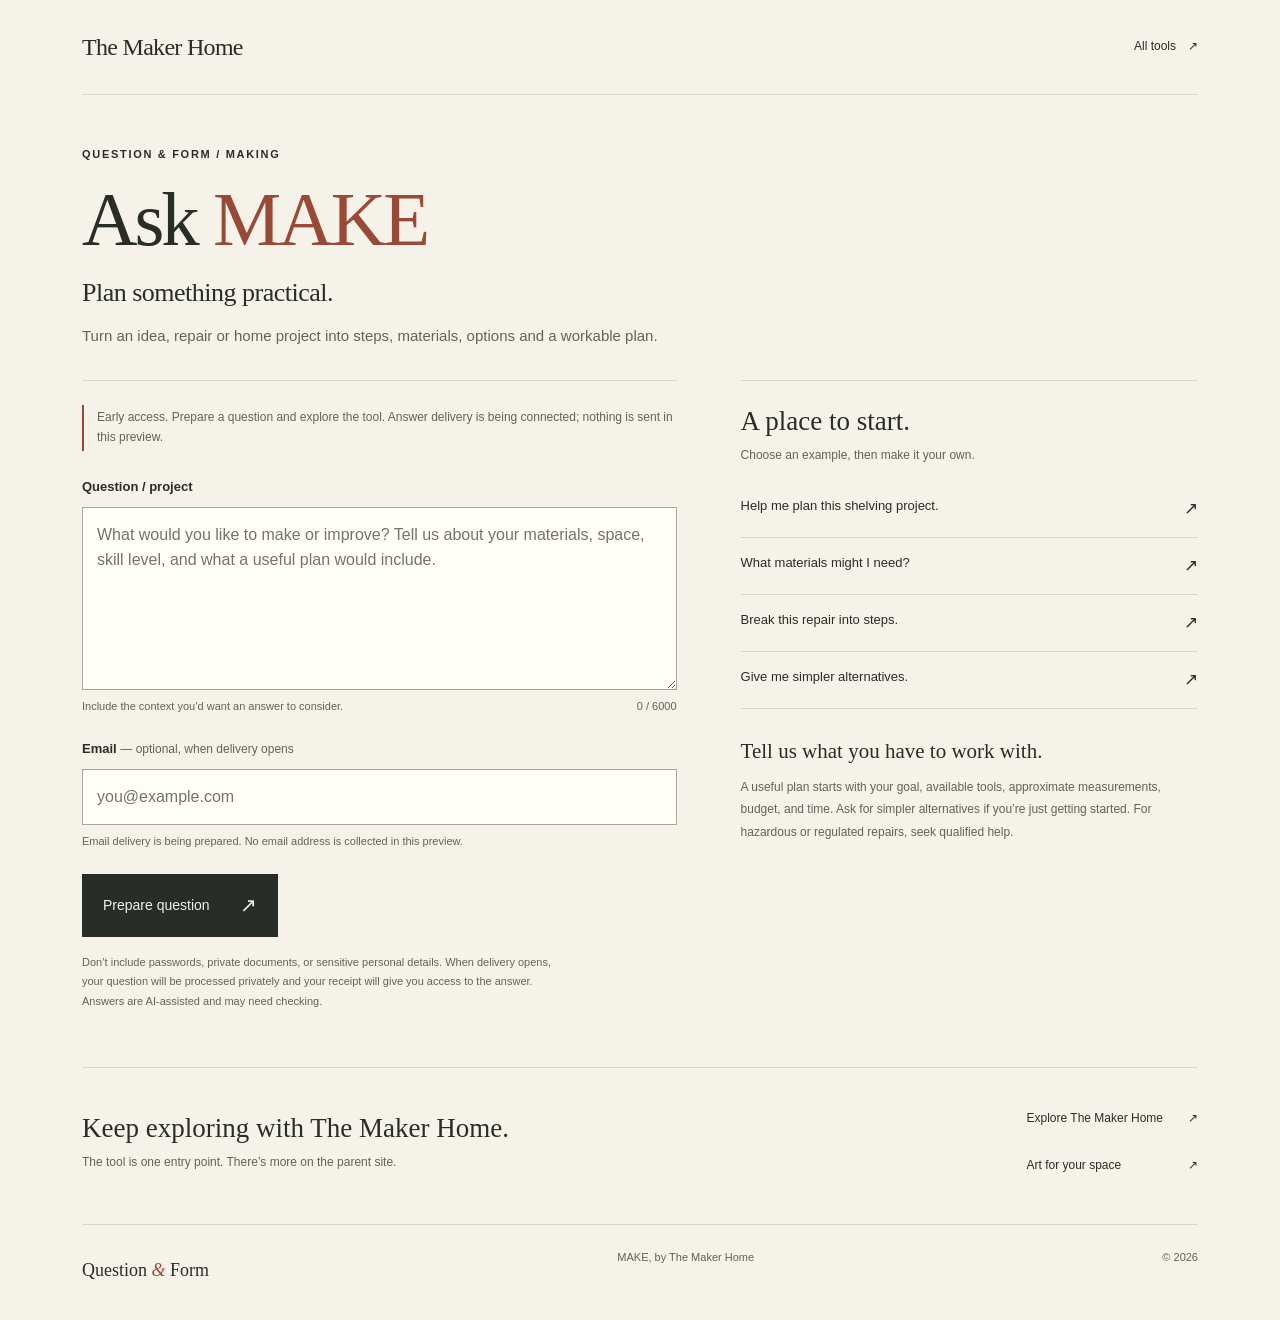
==== ask/index.html @ f7b89127 "Add MAKE delayed-answer entry point" ====
<!doctype html>
<html lang="en">
<head>
<meta charset="utf-8"><meta name="viewport" content="width=device-width, initial-scale=1">
<title>Ask MAKE — Plan something practical. | The Maker Home</title>
<meta name="description" content="Turn an idea, repair or home project into steps, materials, options and a workable plan. Explore example questions and prepare yours with MAKE, by The Maker Home.">
<meta name="theme-color" content="#f5f2e9"><meta name="referrer" content="strict-origin-when-cross-origin">
<link rel="canonical" href="https://themakerhome.com/ask/">
<meta property="og:type" content="website"><meta property="og:title" content="Ask MAKE — The Maker Home"><meta property="og:description" content="Turn an idea, repair or home project into steps, materials, options and a workable plan."><meta property="og:url" content="https://themakerhome.com/ask/">
<link rel="icon" href="/assets/favicon.svg">
<link rel="stylesheet" href="./ask.css"><script src="./config.js" defer></script><script src="./ask.js" defer></script>
</head>
<body>
<a class="skip-link" href="#main">Skip to question form</a>
<div class="wrap">
<header class="header"><a class="brand" href="/">The Maker Home</a><a class="header-back" href="https://questionandform.github.io/#agents">All tools <span aria-hidden="true">↗</span></a></header>
<main id="main">
<section class="intro" aria-labelledby="ask-title"><p class="eyebrow">Question &amp; Form / Making</p><h1 id="ask-title">Ask <em>MAKE</em></h1><p class="subtitle">Plan something practical.</p><p class="intro-description">Turn an idea, repair or home project into steps, materials, options and a workable plan.</p></section>
<div class="ask-layout">
<div class="question-panel">
<p class="delivery-note" id="delivery-note">Early access. Prepare a question and explore the tool. Answer delivery is being connected; nothing is sent in this preview.</p>
<form id="question-form" data-agent="MAKE" data-source-site="themakerhome.com">
<div class="field"><label for="question">Question / project</label><textarea id="question" name="question" rows="6" minlength="10" maxlength="6000" required aria-describedby="question-help question-count" placeholder="What would you like to make or improve? Tell us about your materials, space, skill level, and what a useful plan would include."></textarea><div class="field-meta"><p class="field-help" id="question-help">Include the context you’d want an answer to consider.</p><p class="field-help counter" id="question-count">0 / 6000</p></div></div>

<div class="field"><label for="email">Email <span>— optional, when delivery opens</span></label><input id="email" name="email" type="email" autocomplete="email" inputmode="email" maxlength="254" placeholder="you@example.com" disabled aria-describedby="email-help"><p class="field-help" id="email-help">Email delivery is being prepared. No email address is collected in this preview.</p></div>
<div class="honeypot" aria-hidden="true"><label for="website">Leave this empty</label><input id="website" name="website" tabindex="-1" autocomplete="off"></div>
<p class="error" id="form-error" role="alert" hidden></p>
<button class="action" id="submit-question" type="submit">Prepare question <span aria-hidden="true">↗</span></button>
<p class="privacy-note">Don’t include passwords, private documents, or sensitive personal details. When delivery opens, your question will be processed privately and your receipt will give you access to the answer. Answers are AI-assisted and may need checking.</p>
<noscript><p class="delivery-note">JavaScript is needed to prepare or submit your question. You can still explore the examples and the parent site.</p></noscript>
</form>
<section class="receipt" id="receipt" aria-labelledby="receipt-title" aria-live="polite" hidden><span class="receipt-status" id="receipt-status"></span><h2 id="receipt-title">Your question</h2><p id="receipt-note"></p><dl><dt>Request ID</dt><dd id="request-id"></dd></dl><p class="answer" id="answer" hidden></p><div class="receipt-actions"><button id="check-answer" class="action action-secondary" type="button" hidden>Check for an answer</button><button id="copy-receipt" class="action action-secondary" type="button" hidden>Copy question / receipt</button><button id="forget-receipt" class="action action-secondary" type="button" hidden>Forget this receipt</button></div></section>
</div>
<aside class="examples" aria-labelledby="examples-title"><h2 id="examples-title">A place to start.</h2><p>Choose an example, then make it your own.</p>
<button class="prompt" type="button" data-prompt="Help me plan this shelving project.">Help me plan this shelving project. <span aria-hidden="true">↗</span></button>
<button class="prompt" type="button" data-prompt="What materials might I need?">What materials might I need? <span aria-hidden="true">↗</span></button>
<button class="prompt" type="button" data-prompt="Break this repair into steps.">Break this repair into steps. <span aria-hidden="true">↗</span></button>
<button class="prompt" type="button" data-prompt="Give me simpler alternatives.">Give me simpler alternatives. <span aria-hidden="true">↗</span></button>
<div class="context"><h3>Tell us what you have to work with.</h3><p>A useful plan starts with your goal, available tools, approximate measurements, budget, and time. Ask for simpler alternatives if you’re just getting started. For hazardous or regulated repairs, seek qualified help.</p></div>
</aside>
</div>
<section class="parent-content" aria-labelledby="parent-title"><div><h2 id="parent-title">Keep exploring with The Maker Home.</h2><p>The tool is one entry point. There’s more on the parent site.</p></div><div class="parent-links"><a href="/en/">Explore The Maker Home <span aria-hidden="true">↗</span></a><a href="/">Art for your space <span aria-hidden="true">↗</span></a></div></section>
</main>
<footer class="footer"><a href="https://questionandform.github.io/">Question <span>&amp;</span> Form</a><span>MAKE, by The Maker Home</span><span>© 2026</span></footer>
</div>
</body>
</html>
---- ask/ask.css ----
:root{--paper:#f5f2e9;--ink:#292d28;--muted:#61645b;--accent:#994a36;--line:#d7d4c9;--white:#fffdf7;--serif:Georgia,'Times New Roman',serif}
*{box-sizing:border-box}body{margin:0;background:var(--paper);color:var(--ink);font:16px/1.65 Arial,Helvetica,sans-serif;-webkit-font-smoothing:antialiased}a{color:inherit;text-decoration:none}a:hover{color:var(--accent)}button,input,textarea{font:inherit}button,a,input,textarea{touch-action:manipulation}button{cursor:pointer}button:disabled{cursor:wait;opacity:.65}a:focus-visible,button:focus-visible,input:focus-visible,textarea:focus-visible,summary:focus-visible{outline:2px solid var(--accent);outline-offset:4px}p,h1,h2,h3{margin:0}[hidden]{display:none!important}::selection{background:#e4bba8;color:var(--ink)}.wrap{max-width:1220px;padding:0 52px;margin:auto}.skip-link{position:absolute;top:8px;left:12px;padding:12px;background:var(--ink);color:var(--paper);transform:translateY(-150%);z-index:4}.skip-link:focus{transform:none}.header{display:flex;align-items:center;justify-content:space-between;gap:24px;padding:25px 0;border-bottom:1px solid var(--line)}.brand{font:24px/1.2 var(--serif);letter-spacing:-.7px}.header-back{font-size:12px;padding:10px 0;min-height:44px;display:flex;align-items:center;gap:12px}.eyebrow{font-size:11px;letter-spacing:1.7px;text-transform:uppercase;font-weight:600}.intro{padding:50px 0 32px;max-width:720px}.intro h1{font:400 clamp(56px,6vw,80px)/1.03 var(--serif);letter-spacing:-3px;margin:17px 0 18px}.intro h1 em{font-style:normal;color:var(--accent)}.subtitle{font:26px/1.25 var(--serif);letter-spacing:-.5px;margin-bottom:14px}.intro-description{font-size:15px;color:var(--muted);max-width:600px}.ask-layout{display:grid;grid-template-columns:minmax(0,1.3fr) minmax(0,1fr);gap:64px;align-items:start;padding-bottom:55px}.question-panel{border-top:1px solid var(--line);padding-top:24px}.delivery-note{font-size:12px;color:var(--muted);border-left:2px solid var(--accent);padding:3px 0 3px 13px;margin-bottom:25px}.field{margin-bottom:23px}label{display:block;font-size:13px;font-weight:600;margin-bottom:9px}label span{font-size:12px;font-weight:normal;color:var(--muted)}textarea,input{display:block;width:100%;border:1px solid #a5a599;border-radius:0;background:var(--white);color:var(--ink);padding:14px;min-height:50px;font-size:16px}textarea{resize:vertical;min-height:182px;line-height:1.6}textarea::placeholder,input::placeholder{color:#73756d}.field-help{font-size:11px;color:var(--muted);margin-top:7px}.field-meta{display:flex;justify-content:space-between;gap:12px}.counter{white-space:nowrap}.action{display:flex;align-items:center;justify-content:space-between;gap:30px;background:var(--ink);color:var(--paper);padding:15px 21px;border:0;min-height:52px;font-size:14px}.action:hover{background:var(--accent)}.action span{font-size:20px}.action-secondary{background:transparent;color:var(--ink);border:1px solid var(--line);font-size:12px;min-height:44px;padding:10px 16px}.action-secondary:hover{color:var(--accent);background:#ece8dd}.privacy-note{font-size:11px;line-height:1.8;color:var(--muted);margin-top:16px;max-width:470px}.error{color:#8d3225;font-size:13px;margin-bottom:18px}.examples{border-top:1px solid var(--line);padding-top:24px}.examples h2{font:27px/1.2 var(--serif);margin-bottom:8px}.examples>p{font-size:12px;color:var(--muted);margin-bottom:15px}.prompt{width:100%;text-align:left;background:none;color:var(--ink);border:0;border-bottom:1px solid var(--line);padding:14px 0;display:flex;justify-content:space-between;gap:18px;font-size:13px;min-height:52px}.prompt:hover{color:var(--accent)}.prompt span{font-size:17px}.context{margin-top:29px}.context h3{font:21px/1.3 var(--serif);margin-bottom:11px}.context p{font-size:12px;line-height:1.85;color:var(--muted)}.upload-future{padding:15px 17px;border:1px dashed #adafa3;margin-bottom:23px;display:flex;justify-content:space-between;gap:12px;font-size:12px;color:var(--muted)}.upload-future span{font-size:10px;white-space:nowrap}.receipt{margin-top:25px;background:#ece9df;padding:23px;border-top:2px solid var(--accent);overflow-wrap:anywhere}.receipt h2{font:26px/1.2 var(--serif);margin:9px 0 15px}.receipt p{font-size:13px;color:var(--muted)}.receipt dl{font-size:11px;margin:18px 0}.receipt dt{color:var(--muted)}.receipt dd{margin:3px 0 12px;font-family:monospace}.receipt-actions{display:flex;gap:10px;flex-wrap:wrap;margin-top:19px}.answer{white-space:pre-wrap;color:var(--ink)!important;font-size:14px!important;line-height:1.85;overflow-wrap:anywhere}.receipt-status{font-size:10px;letter-spacing:1.5px;text-transform:uppercase;color:var(--accent)}.parent-content{border-top:1px solid var(--line);padding:29px 0 36px;display:flex;justify-content:space-between;gap:25px;align-items:center}.parent-content h2{font:27px/1.2 var(--serif)}.parent-content p{font-size:12px;color:var(--muted);margin-top:9px}.parent-links{display:flex;flex-direction:column;gap:3px}.parent-links a{min-height:44px;display:flex;align-items:center;justify-content:space-between;gap:25px;font-size:12px}.footer{border-top:1px solid var(--line);padding:23px 0 28px;display:flex;justify-content:space-between;gap:20px;color:var(--muted);font-size:11px}.footer a{font-family:var(--serif);font-size:18px;color:var(--ink)}.footer a span{font-style:italic;color:var(--accent)}.honeypot{position:absolute;width:1px;height:1px;clip-path:inset(100%);overflow:hidden;pointer-events:none}
@media(max-width:850px){.wrap{padding:0 30px}.ask-layout{gap:35px}.intro{padding-top:40px}}
@media(max-width:650px){.wrap{padding:0 21px}.header{gap:16px;padding:19px 0}.brand{font-size:22px}.header-back{font-size:11px;gap:5px}.intro{padding:35px 0 28px}.intro h1{font-size:59px;letter-spacing:-2.5px}.subtitle{font-size:24px}.intro-description{font-size:14px}.ask-layout{grid-template-columns:1fr;gap:37px;padding-bottom:36px}.question-panel{order:1}.examples{order:2}.action{width:100%}.action-secondary{width:auto}.parent-content{flex-direction:column;align-items:start;gap:19px}.parent-links{width:100%}.footer{flex-wrap:wrap;row-gap:9px}.footer a{width:100%}.receipt{padding:19px}.privacy-note{font-size:12px}.field-help{font-size:12px}}
@media(prefers-reduced-motion:reduce){*{scroll-behavior:auto!important}}

.brand,.footer a{display:inline-block;min-height:44px;line-height:44px}.upload-future{flex-wrap:wrap}

@media(max-width:650px){.intro h1{font-size:clamp(49px,15.7vw,59px)}}
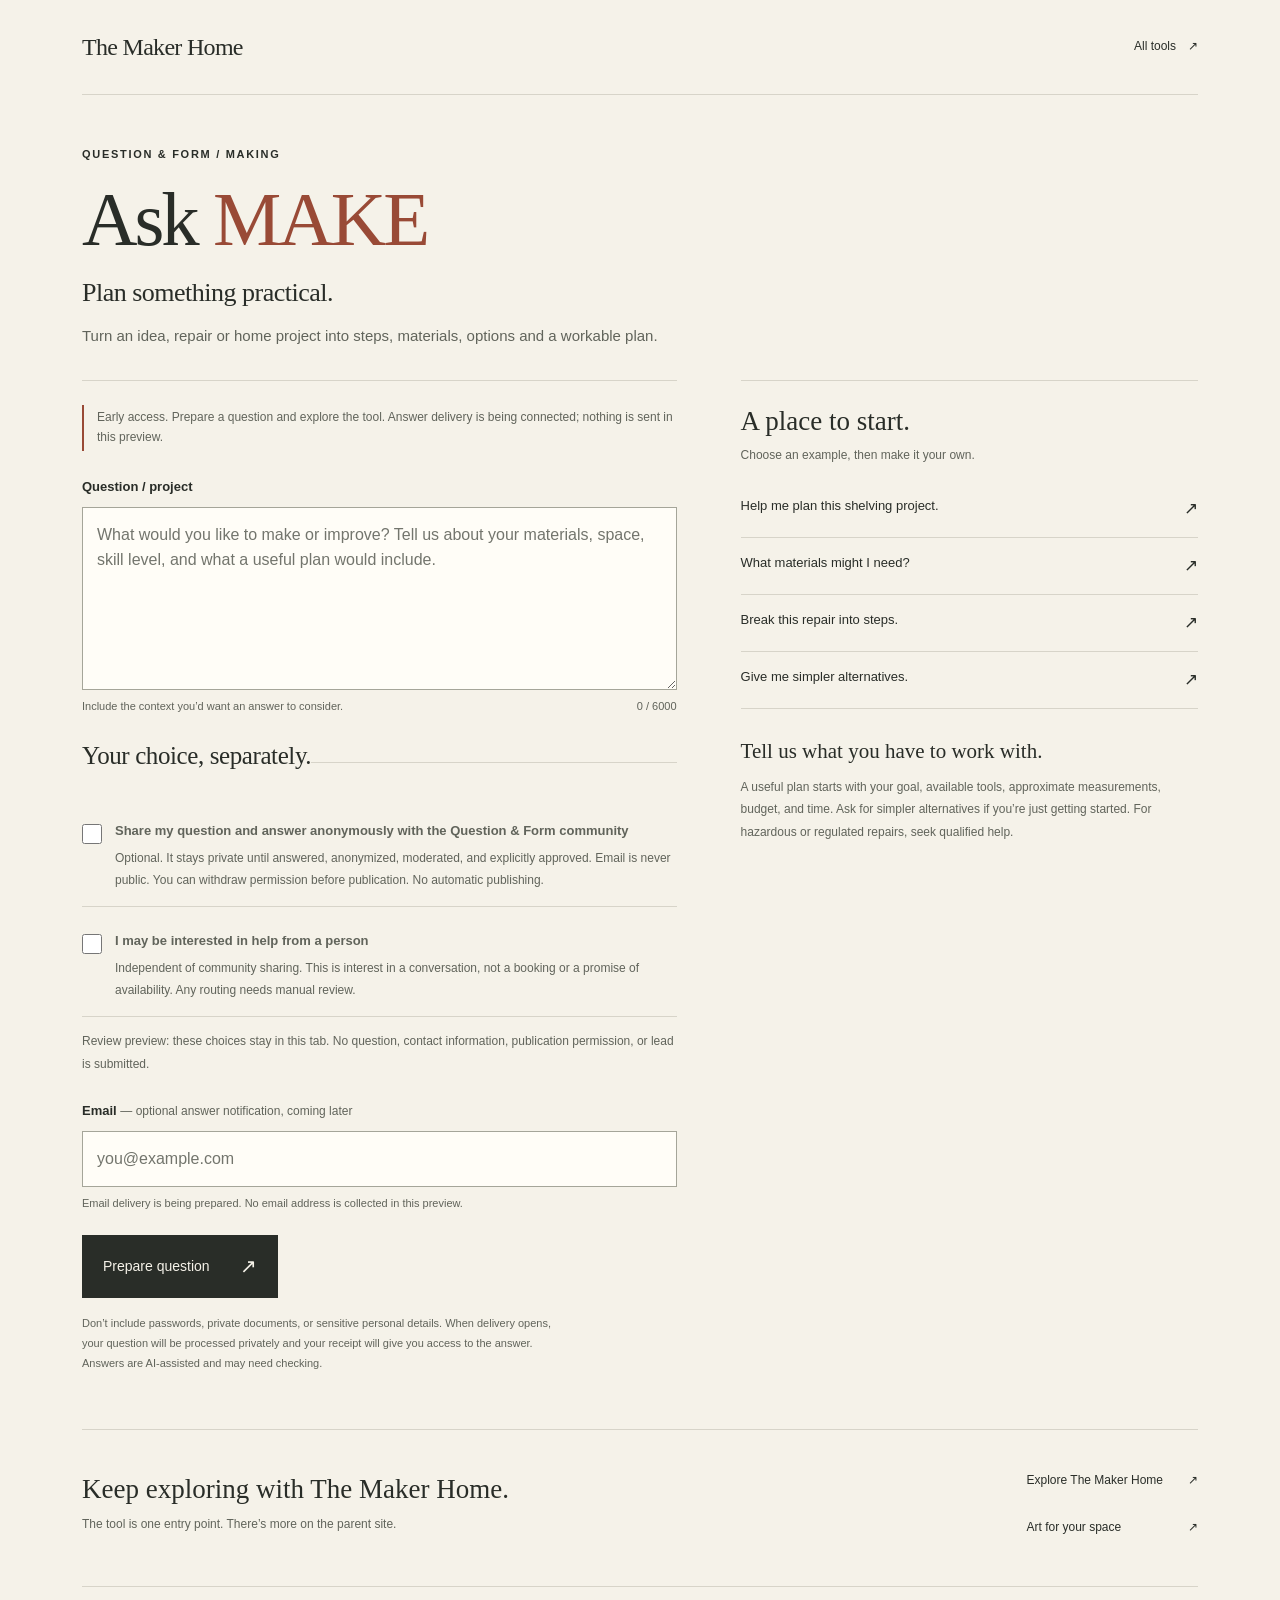
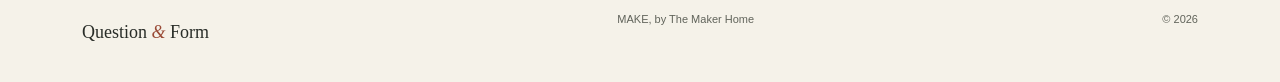
==== commit 36afcdbb: "Prepare community consent and manual human-help review scaffold" ====
--- a/ask/index.html
+++ b/ask/index.html
@@ -22,14 +22,28 @@
 <form id="question-form" data-agent="MAKE" data-source-site="themakerhome.com">
 <div class="field"><label for="question">Question / project</label><textarea id="question" name="question" rows="6" minlength="10" maxlength="6000" required aria-describedby="question-help question-count" placeholder="What would you like to make or improve? Tell us about your materials, space, skill level, and what a useful plan would include."></textarea><div class="field-meta"><p class="field-help" id="question-help">Include the context you’d want an answer to consider.</p><p class="field-help counter" id="question-count">0 / 6000</p></div></div>
 
-<div class="field"><label for="email">Email <span>— optional, when delivery opens</span></label><input id="email" name="email" type="email" autocomplete="email" inputmode="email" maxlength="254" placeholder="you@example.com" disabled aria-describedby="email-help"><p class="field-help" id="email-help">Email delivery is being prepared. No email address is collected in this preview.</p></div>
+<fieldset class="next-choices"><legend>Your choice, separately.</legend>
+<label class="choice" for="community-consent"><input id="community-consent" name="community_consent" type="checkbox"><span><strong>Share my question and answer anonymously with the Question &amp; Form community</strong><small>Optional. It stays private until answered, anonymized, moderated, and explicitly approved. Email is never public. You can withdraw permission before publication. No automatic publishing.</small></span></label>
+<label class="choice" for="human-help-consent"><input id="human-help-consent" name="human_help_consent" type="checkbox"><span><strong>I may be interested in help from a person</strong><small>Independent of community sharing. This is interest in a conversation, not a booking or a promise of availability. Any routing needs manual review.</small></span></label>
+<p class="choice-note">Review preview: these choices stay in this tab. No question, contact information, publication permission, or lead is submitted.</p>
+</fieldset>
+<fieldset id="human-help-fields" class="human-help-panel" hidden disabled><legend>A little context for human help.</legend>
+<p class="panel-intro">Optional details for a future, privately reviewed request. No provider is assigned and nobody is contacted in this preview.</p>
+<div class="field-row"><div class="field"><label for="project-type">Project / repair type</label><select id="project-type" name="project_type"><option value="home_project">Home / maker project</option><option value="repair">Repair</option><option value="decorative_art">Decorative art</option><option value="other">Other</option></select></div><div class="field"><label for="project-size">Project size</label><select id="project-size" name="project_size"><option value="not_sure">Not sure</option><option value="very_small">Very small</option><option value="small">Small</option><option value="medium">Medium</option><option value="large">Large</option></select></div></div>
+<div class="field-row"><div class="field"><label for="one-day">Project preference</label><select id="one-day" name="one_day"><option value="flexible">Flexible</option><option value="one_time">One-time project</option><option value="one_day">One-day project</option></select></div><div class="field"><label for="wanted-help">What would be useful?</label><select id="wanted-help" name="wanted_help"><option value="plan">Plan only</option><option value="materials_list">Materials list</option><option value="guidance">Guidance</option><option value="professional_help">Professional help</option></select></div></div><div class="field"><label for="materials">Materials already available <span>— optional</span></label><textarea id="materials" name="materials" rows="2" maxlength="300" placeholder="A short materials list; no personal details."></textarea></div><div class="field"><label for="broad-location">City / broad region <span>— no address or postcode</span></label><input id="broad-location" name="broad_location" maxlength="80" autocomplete="off" placeholder="City or broad region only"></div>
+<div class="field-row"><div class="field"><label for="contact-language">Preferred contact language</label><select id="contact-language" name="contact_language"><option value="not_sure">Not sure yet</option><option value="en">English</option><option value="he">Hebrew</option><option value="ar">Arabic</option><option value="ru">Russian</option><option value="other">Other</option></select></div><div class="field"><label for="help-timeline">Approximate timeline</label><select id="help-timeline" name="help_timeline"><option value="not_sure">Not sure yet</option><option value="exploring">Exploring ideas</option><option value="within_week">Within a week</option><option value="within_month">Within a month</option><option value="later">Later</option></select></div></div>
+<div class="field"><label id="contact-email-label" for="contact-email">Contact email <span>— required before contact can begin</span></label><input id="contact-email" name="contact_email" type="email" inputmode="email" autocomplete="email" maxlength="254" disabled placeholder="Not collected in this preview"><p class="field-help">Contact email collection is disabled pending approved privacy text and backend. No phone or WhatsApp number is requested.</p></div>
+<label class="choice contact-choice" for="contact-consent"><input id="contact-consent" name="contact_consent" type="checkbox"><span><strong>I consent to be contacted about this request when submission becomes available.</strong><small>Only for this request. Not marketing, not public sharing, and not automatic provider assignment. No contact takes place in this preview.</small></span></label>
+</fieldset>
+
+<div class="field"><label for="email">Email <span>— optional answer notification, coming later</span></label><input id="email" name="email" type="email" autocomplete="email" inputmode="email" maxlength="254" placeholder="you@example.com" disabled aria-describedby="email-help"><p class="field-help" id="email-help">Email delivery is being prepared. No email address is collected in this preview.</p></div>
 <div class="honeypot" aria-hidden="true"><label for="website">Leave this empty</label><input id="website" name="website" tabindex="-1" autocomplete="off"></div>
 <p class="error" id="form-error" role="alert" hidden></p>
 <button class="action" id="submit-question" type="submit">Prepare question <span aria-hidden="true">↗</span></button>
 <p class="privacy-note">Don’t include passwords, private documents, or sensitive personal details. When delivery opens, your question will be processed privately and your receipt will give you access to the answer. Answers are AI-assisted and may need checking.</p>
 <noscript><p class="delivery-note">JavaScript is needed to prepare or submit your question. You can still explore the examples and the parent site.</p></noscript>
 </form>
-<section class="receipt" id="receipt" aria-labelledby="receipt-title" aria-live="polite" hidden><span class="receipt-status" id="receipt-status"></span><h2 id="receipt-title">Your question</h2><p id="receipt-note"></p><dl><dt>Request ID</dt><dd id="request-id"></dd></dl><p class="answer" id="answer" hidden></p><div class="receipt-actions"><button id="check-answer" class="action action-secondary" type="button" hidden>Check for an answer</button><button id="copy-receipt" class="action action-secondary" type="button" hidden>Copy question / receipt</button><button id="forget-receipt" class="action action-secondary" type="button" hidden>Forget this receipt</button></div></section>
+<section class="receipt" id="receipt" aria-labelledby="receipt-title" aria-live="polite" hidden><span class="receipt-status" id="receipt-status"></span><h2 id="receipt-title">Your question</h2><p id="receipt-note"></p><dl><dt>Request ID</dt><dd id="request-id"></dd></dl><p class="answer" id="answer" hidden></p><div class="receipt-actions"><button id="check-answer" class="action action-secondary" type="button" hidden>Check for an answer</button><button id="copy-receipt" class="action action-secondary" type="button" hidden>Copy question / receipt</button><button id="forget-receipt" class="action action-secondary" type="button" hidden>Forget this receipt</button></div><p class="consent-summary" id="consent-summary"></p><div class="withdraw-actions"><button id="withdraw-community" class="action action-secondary" type="button" hidden>Withdraw community permission</button><button id="withdraw-human_help" class="action action-secondary" type="button" hidden>Withdraw human-help / contact permission</button></div></section>
 </div>
 <aside class="examples" aria-labelledby="examples-title"><h2 id="examples-title">A place to start.</h2><p>Choose an example, then make it your own.</p>
 <button class="prompt" type="button" data-prompt="Help me plan this shelving project.">Help me plan this shelving project. <span aria-hidden="true">↗</span></button>
--- a/ask/ask.css
+++ b/ask/ask.css
@@ -7,3 +7,7 @@
 .brand,.footer a{display:inline-block;min-height:44px;line-height:44px}.upload-future{flex-wrap:wrap}
 
 @media(max-width:650px){.intro h1{font-size:clamp(49px,15.7vw,59px)}}
+
+/* Phase 2 independent choices and a private human-help brief. */
+fieldset{min-width:0;margin:0;padding:0;border:0}select{display:block;width:100%;min-height:50px;border:1px solid #a5a599;border-radius:0;background:var(--white);color:var(--ink);padding:12px;font:inherit;font-size:16px}select:focus-visible{outline:2px solid var(--accent);outline-offset:4px}.next-choices{border-top:1px solid var(--line);padding-top:22px;margin:25px 0}.next-choices legend,.human-help-panel legend{font:25px/1.25 var(--serif);letter-spacing:-.4px;padding:0 0 13px}.choice{display:flex;align-items:flex-start;gap:13px;padding:15px 0;min-height:54px;border-bottom:1px solid var(--line);cursor:pointer;font-weight:normal}.choice input[type=checkbox],.check-line input[type=checkbox]{display:block;flex:0 0 20px;width:20px;height:20px;min-height:20px;margin:3px 0 0;accent-color:var(--accent)}.choice strong{font-size:13px;line-height:1.6;display:block}.choice small{display:block;font-size:12px;color:var(--muted);line-height:1.8;margin-top:6px}.choice-note,.panel-intro{font-size:12px;color:var(--muted);line-height:1.85;margin-top:13px}.human-help-panel{border:1px solid var(--line);padding:18px;margin-bottom:25px}.human-help-panel legend{font-size:23px;padding:0 7px}.panel-intro{margin:0 0 20px}.field-row{display:grid;grid-template-columns:minmax(0,1fr) minmax(0,1fr);gap:18px}.human-help-panel input:disabled{background:#eeece3;color:var(--muted)}.minor-note{border-left:2px solid var(--accent);padding-left:13px;margin:2px 0 23px;font-size:12px;color:var(--muted)}.minor-note strong{color:var(--ink)}.minor-note p{margin-top:8px}.check-line{display:flex;gap:12px;align-items:flex-start;font-size:12px;font-weight:normal;min-height:48px;padding-top:12px}.contact-choice{border-bottom:0;padding-bottom:0}.withdraw-actions{display:flex;flex-wrap:wrap;gap:10px;margin-top:14px}#materials{min-height:95px}.consent-summary{font-size:12px!important;margin-top:14px;white-space:pre-line}
+@media(max-width:650px){.field-row{grid-template-columns:1fr;gap:0}.human-help-panel{padding:15px}.choice strong{font-size:14px}.choice input[type=checkbox]{margin-top:3px}.next-choices legend{font-size:24px}}
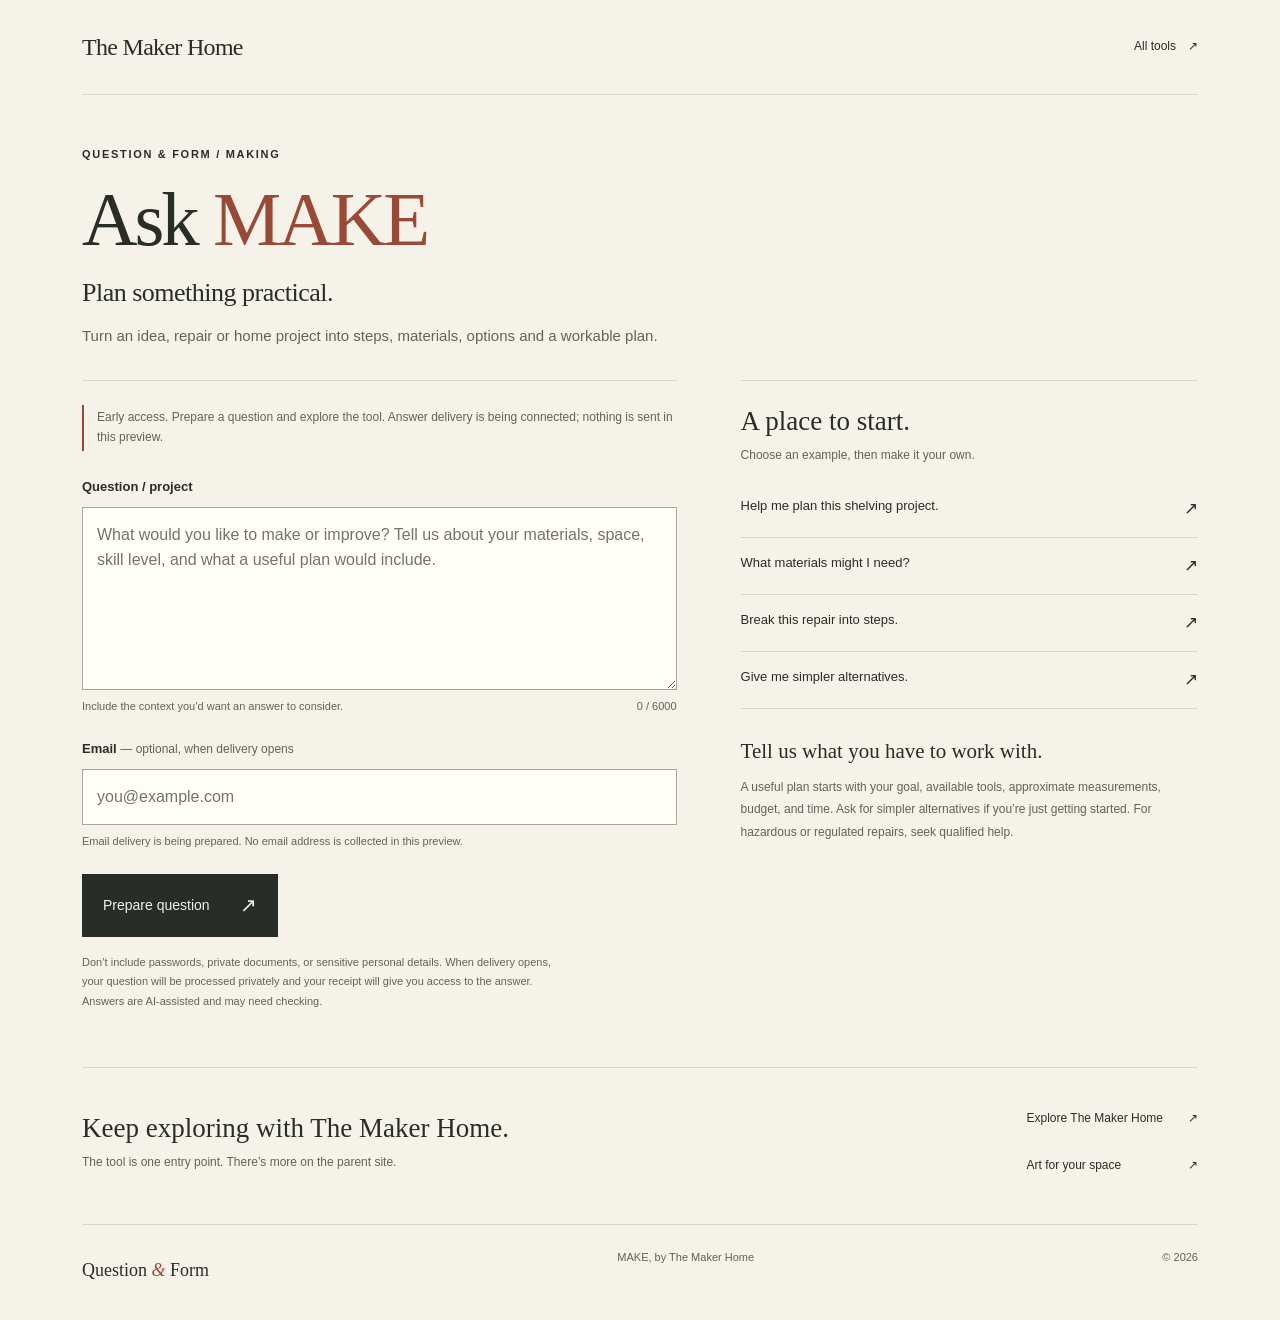
==== commit 57783c15: "Separate safe UI from vertical community and professional review fixtures" ====
--- a/ask/index.html
+++ b/ask/index.html
@@ -8,7 +8,7 @@
 <link rel="canonical" href="https://themakerhome.com/ask/">
 <meta property="og:type" content="website"><meta property="og:title" content="Ask MAKE — The Maker Home"><meta property="og:description" content="Turn an idea, repair or home project into steps, materials, options and a workable plan."><meta property="og:url" content="https://themakerhome.com/ask/">
 <link rel="icon" href="/assets/favicon.svg">
-<link rel="stylesheet" href="./ask.css"><script src="./config.js" defer></script><script src="./ask.js" defer></script>
+<link rel="stylesheet" href="./ask.css"><script src="./config.js" defer></script><script src="/community/features.js" defer></script><script src="./ask.js" defer></script>
 </head>
 <body>
 <a class="skip-link" href="#main">Skip to question form</a>
@@ -22,12 +22,12 @@
 <form id="question-form" data-agent="MAKE" data-source-site="themakerhome.com">
 <div class="field"><label for="question">Question / project</label><textarea id="question" name="question" rows="6" minlength="10" maxlength="6000" required aria-describedby="question-help question-count" placeholder="What would you like to make or improve? Tell us about your materials, space, skill level, and what a useful plan would include."></textarea><div class="field-meta"><p class="field-help" id="question-help">Include the context you’d want an answer to consider.</p><p class="field-help counter" id="question-count">0 / 6000</p></div></div>
 
-<fieldset class="next-choices"><legend>Your choice, separately.</legend>
+<template data-qf-mount id="optional-features"><fieldset class="next-choices" data-qf-any="communityUiEnabled humanHelpUiEnabled"><legend>Your choice, separately.</legend><div data-qf-feature="communityUiEnabled">
 <label class="choice" for="community-consent"><input id="community-consent" name="community_consent" type="checkbox"><span><strong>Share my question and answer anonymously with the Question &amp; Form community</strong><small>Optional. It stays private until answered, anonymized, moderated, and explicitly approved. Email is never public. You can withdraw permission before publication. No automatic publishing.</small></span></label>
-<label class="choice" for="human-help-consent"><input id="human-help-consent" name="human_help_consent" type="checkbox"><span><strong>I may be interested in help from a person</strong><small>Independent of community sharing. This is interest in a conversation, not a booking or a promise of availability. Any routing needs manual review.</small></span></label>
-<p class="choice-note">Review preview: these choices stay in this tab. No question, contact information, publication permission, or lead is submitted.</p>
+</div><div data-qf-feature="humanHelpUiEnabled"><label class="choice" for="human-help-consent"><input id="human-help-consent" name="human_help_consent" type="checkbox"><span><strong>I may be interested in help from a person</strong><small>Independent of community sharing. This is interest in a conversation, not a booking or a promise of availability. Any routing needs manual review.</small></span></label>
+</div><p class="choice-note">Review preview: these choices stay in this tab. No question, contact information, publication permission, or lead is submitted.</p>
 </fieldset>
-<fieldset id="human-help-fields" class="human-help-panel" hidden disabled><legend>A little context for human help.</legend>
+<fieldset data-qf-feature="humanHelpUiEnabled" id="human-help-fields" class="human-help-panel" hidden disabled><legend>A little context for human help.</legend>
 <p class="panel-intro">Optional details for a future, privately reviewed request. No provider is assigned and nobody is contacted in this preview.</p>
 <div class="field-row"><div class="field"><label for="project-type">Project / repair type</label><select id="project-type" name="project_type"><option value="home_project">Home / maker project</option><option value="repair">Repair</option><option value="decorative_art">Decorative art</option><option value="other">Other</option></select></div><div class="field"><label for="project-size">Project size</label><select id="project-size" name="project_size"><option value="not_sure">Not sure</option><option value="very_small">Very small</option><option value="small">Small</option><option value="medium">Medium</option><option value="large">Large</option></select></div></div>
 <div class="field-row"><div class="field"><label for="one-day">Project preference</label><select id="one-day" name="one_day"><option value="flexible">Flexible</option><option value="one_time">One-time project</option><option value="one_day">One-day project</option></select></div><div class="field"><label for="wanted-help">What would be useful?</label><select id="wanted-help" name="wanted_help"><option value="plan">Plan only</option><option value="materials_list">Materials list</option><option value="guidance">Guidance</option><option value="professional_help">Professional help</option></select></div></div><div class="field"><label for="materials">Materials already available <span>— optional</span></label><textarea id="materials" name="materials" rows="2" maxlength="300" placeholder="A short materials list; no personal details."></textarea></div><div class="field"><label for="broad-location">City / broad region <span>— no address or postcode</span></label><input id="broad-location" name="broad_location" maxlength="80" autocomplete="off" placeholder="City or broad region only"></div>
@@ -35,15 +35,16 @@
 <div class="field"><label id="contact-email-label" for="contact-email">Contact email <span>— required before contact can begin</span></label><input id="contact-email" name="contact_email" type="email" inputmode="email" autocomplete="email" maxlength="254" disabled placeholder="Not collected in this preview"><p class="field-help">Contact email collection is disabled pending approved privacy text and backend. No phone or WhatsApp number is requested.</p></div>
 <label class="choice contact-choice" for="contact-consent"><input id="contact-consent" name="contact_consent" type="checkbox"><span><strong>I consent to be contacted about this request when submission becomes available.</strong><small>Only for this request. Not marketing, not public sharing, and not automatic provider assignment. No contact takes place in this preview.</small></span></label>
 </fieldset>
+</template>
 
-<div class="field"><label for="email">Email <span>— optional answer notification, coming later</span></label><input id="email" name="email" type="email" autocomplete="email" inputmode="email" maxlength="254" placeholder="you@example.com" disabled aria-describedby="email-help"><p class="field-help" id="email-help">Email delivery is being prepared. No email address is collected in this preview.</p></div>
+<div class="field"><label for="email">Email <span>— optional, when delivery opens</span></label><input id="email" name="email" type="email" autocomplete="email" inputmode="email" maxlength="254" placeholder="you@example.com" disabled aria-describedby="email-help"><p class="field-help" id="email-help">Email delivery is being prepared. No email address is collected in this preview.</p></div>
 <div class="honeypot" aria-hidden="true"><label for="website">Leave this empty</label><input id="website" name="website" tabindex="-1" autocomplete="off"></div>
 <p class="error" id="form-error" role="alert" hidden></p>
 <button class="action" id="submit-question" type="submit">Prepare question <span aria-hidden="true">↗</span></button>
 <p class="privacy-note">Don’t include passwords, private documents, or sensitive personal details. When delivery opens, your question will be processed privately and your receipt will give you access to the answer. Answers are AI-assisted and may need checking.</p>
 <noscript><p class="delivery-note">JavaScript is needed to prepare or submit your question. You can still explore the examples and the parent site.</p></noscript>
 </form>
-<section class="receipt" id="receipt" aria-labelledby="receipt-title" aria-live="polite" hidden><span class="receipt-status" id="receipt-status"></span><h2 id="receipt-title">Your question</h2><p id="receipt-note"></p><dl><dt>Request ID</dt><dd id="request-id"></dd></dl><p class="answer" id="answer" hidden></p><div class="receipt-actions"><button id="check-answer" class="action action-secondary" type="button" hidden>Check for an answer</button><button id="copy-receipt" class="action action-secondary" type="button" hidden>Copy question / receipt</button><button id="forget-receipt" class="action action-secondary" type="button" hidden>Forget this receipt</button></div><p class="consent-summary" id="consent-summary"></p><div class="withdraw-actions"><button id="withdraw-community" class="action action-secondary" type="button" hidden>Withdraw community permission</button><button id="withdraw-human_help" class="action action-secondary" type="button" hidden>Withdraw human-help / contact permission</button></div></section>
+<section class="receipt" id="receipt" aria-labelledby="receipt-title" aria-live="polite" hidden><span class="receipt-status" id="receipt-status"></span><h2 id="receipt-title">Your question</h2><p id="receipt-note"></p><dl><dt>Request ID</dt><dd id="request-id"></dd></dl><p class="answer" id="answer" hidden></p><div class="receipt-actions"><button id="check-answer" class="action action-secondary" type="button" hidden>Check for an answer</button><button id="copy-receipt" class="action action-secondary" type="button" hidden>Copy question / receipt</button><button id="forget-receipt" class="action action-secondary" type="button" hidden>Forget this receipt</button></div><template data-qf-mount><p data-qf-any="communityUiEnabled humanHelpUiEnabled" class="consent-summary" id="consent-summary"></p><div data-qf-feature="communitySubmissionEnabled" class="withdraw-actions"><button id="withdraw-community" class="action action-secondary" type="button" hidden>Withdraw community permission</button><button id="withdraw-human_help" class="action action-secondary" type="button" hidden>Withdraw human-help / contact permission</button></div></template></section>
 </div>
 <aside class="examples" aria-labelledby="examples-title"><h2 id="examples-title">A place to start.</h2><p>Choose an example, then make it your own.</p>
 <button class="prompt" type="button" data-prompt="Help me plan this shelving project.">Help me plan this shelving project. <span aria-hidden="true">↗</span></button>
--- a/ask/ask.css
+++ b/ask/ask.css
@@ -11,3 +11,5 @@
 /* Phase 2 independent choices and a private human-help brief. */
 fieldset{min-width:0;margin:0;padding:0;border:0}select{display:block;width:100%;min-height:50px;border:1px solid #a5a599;border-radius:0;background:var(--white);color:var(--ink);padding:12px;font:inherit;font-size:16px}select:focus-visible{outline:2px solid var(--accent);outline-offset:4px}.next-choices{border-top:1px solid var(--line);padding-top:22px;margin:25px 0}.next-choices legend,.human-help-panel legend{font:25px/1.25 var(--serif);letter-spacing:-.4px;padding:0 0 13px}.choice{display:flex;align-items:flex-start;gap:13px;padding:15px 0;min-height:54px;border-bottom:1px solid var(--line);cursor:pointer;font-weight:normal}.choice input[type=checkbox],.check-line input[type=checkbox]{display:block;flex:0 0 20px;width:20px;height:20px;min-height:20px;margin:3px 0 0;accent-color:var(--accent)}.choice strong{font-size:13px;line-height:1.6;display:block}.choice small{display:block;font-size:12px;color:var(--muted);line-height:1.8;margin-top:6px}.choice-note,.panel-intro{font-size:12px;color:var(--muted);line-height:1.85;margin-top:13px}.human-help-panel{border:1px solid var(--line);padding:18px;margin-bottom:25px}.human-help-panel legend{font-size:23px;padding:0 7px}.panel-intro{margin:0 0 20px}.field-row{display:grid;grid-template-columns:minmax(0,1fr) minmax(0,1fr);gap:18px}.human-help-panel input:disabled{background:#eeece3;color:var(--muted)}.minor-note{border-left:2px solid var(--accent);padding-left:13px;margin:2px 0 23px;font-size:12px;color:var(--muted)}.minor-note strong{color:var(--ink)}.minor-note p{margin-top:8px}.check-line{display:flex;gap:12px;align-items:flex-start;font-size:12px;font-weight:normal;min-height:48px;padding-top:12px}.contact-choice{border-bottom:0;padding-bottom:0}.withdraw-actions{display:flex;flex-wrap:wrap;gap:10px;margin-top:14px}#materials{min-height:95px}.consent-summary{font-size:12px!important;margin-top:14px;white-space:pre-line}
 @media(max-width:650px){.field-row{grid-template-columns:1fr;gap:0}.human-help-panel{padding:15px}.choice strong{font-size:14px}.choice input[type=checkbox]{margin-top:3px}.next-choices legend{font-size:24px}}
+
+.next-choices:has(>div:empty){display:none}.review-banner{border-left:2px solid #994a36;background:#e9e4d8;padding:12px 16px;font-size:12px;line-height:1.7;margin:20px 0}
